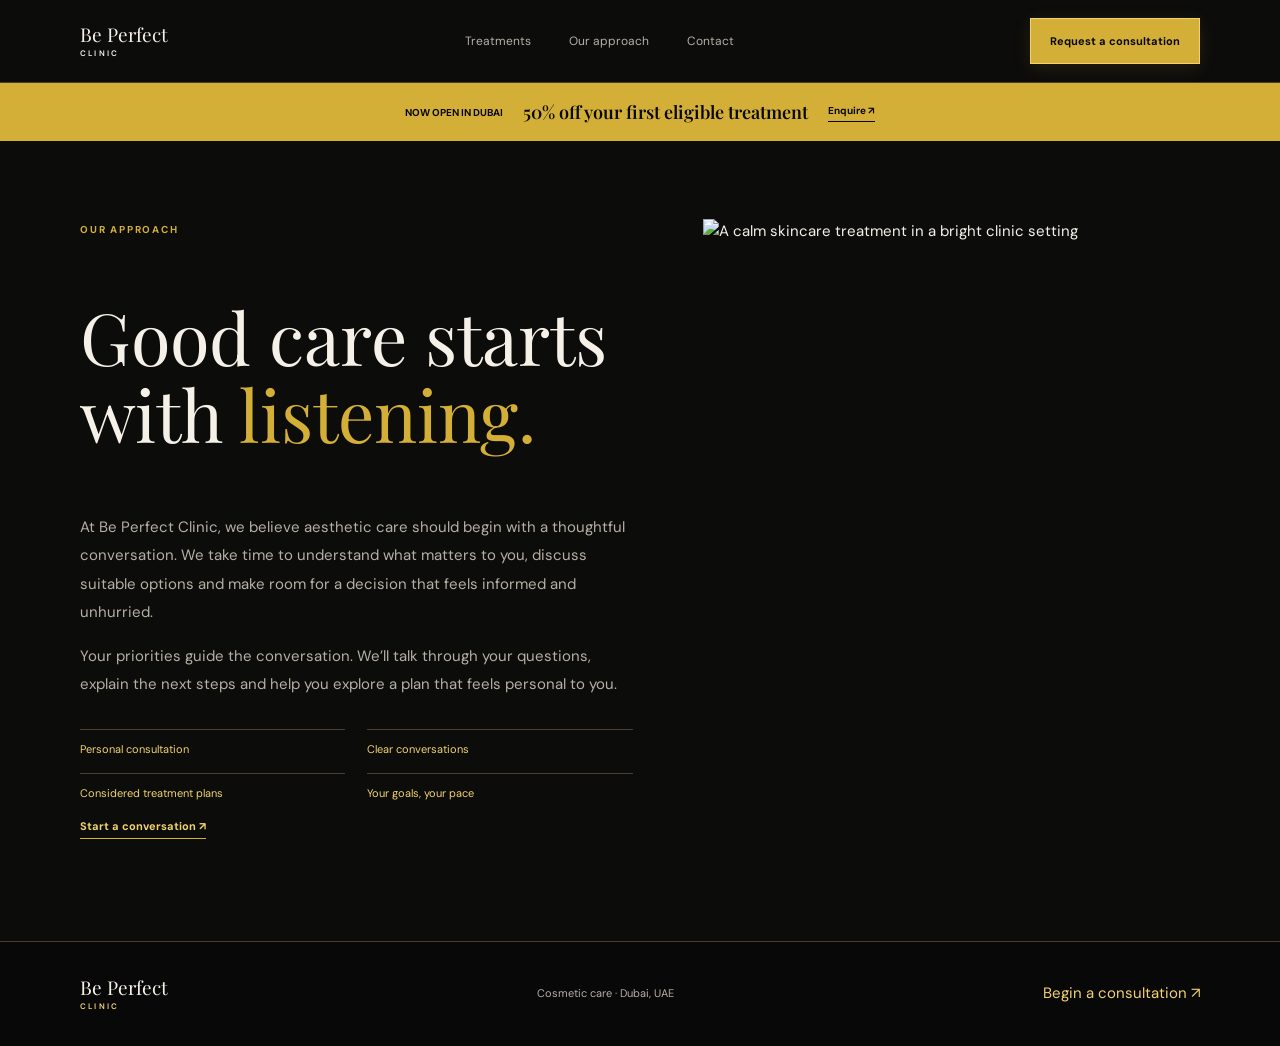
==== about.html @ 6e98d2aa "Remove graphic logo from site branding Co-authored-by: Copilot <223556219+Copilot@users.noreply.gith" ====
<!doctype html>
<html lang="en">
<head>
  <meta charset="utf-8">
  <meta name="viewport" content="width=device-width, initial-scale=1">
  <meta name="theme-color" content="#0c0c0b">
  <meta name="description" content="Learn about the considered, personal approach at Be Perfect Clinic in Dubai.">
  <title>Our Approach — Be Perfect Clinic Dubai</title>
  <link rel="preconnect" href="https://fonts.googleapis.com">
  <link rel="preconnect" href="https://fonts.gstatic.com" crossorigin>
  <link href="https://fonts.googleapis.com/css2?family=DM+Sans:wght@400;500;600;700&family=Playfair+Display:wght@400;500;600&display=swap" rel="stylesheet">
  <link rel="stylesheet" href="pages.css">
</head>
<body>
  <header class="site-header">
    <div class="wrap nav">
      <a class="brand" href="index.html" aria-label="Be Perfect Clinic home"><span class="brand-name">Be Perfect<small>CLINIC</small></span></a>
      <nav class="nav-links" id="site-navigation" aria-label="Main navigation"><a href="treatments.html">Treatments</a><a href="about.html" aria-current="page">Our approach</a><a href="contact.html">Contact</a></nav>
      <a class="nav-cta" href="contact.html">Request a consultation</a>
      <button class="menu-toggle" type="button" aria-label="Open menu" aria-expanded="false" aria-controls="site-navigation"><svg width="19" height="19" viewBox="0 0 19 19" fill="none" aria-hidden="true"><path d="M3 5.5h13M3 9.5h13M3 13.5h13" stroke="currentColor" stroke-width="1.4"/></svg></button>
    </div>
  </header>
  <aside class="opening-offer" aria-label="New clinic opening offer"><span>NOW OPEN IN DUBAI</span><strong>50% off your first eligible treatment</strong><a href="contact.html">Enquire ↗</a></aside>
  <main class="wrap page-main about-layout">
    <section class="about-copy">
      <p class="eyebrow">Our approach</p>
      <h1 class="serif" style="font-size:clamp(44px, 6vw, 72px);line-height:1.08;font-weight:400">Good care starts with <span style="color:var(--gold)">listening.</span></h1>
      <p>At Be Perfect Clinic, we believe aesthetic care should begin with a thoughtful conversation. We take time to understand what matters to you, discuss suitable options and make room for a decision that feels informed and unhurried.</p>
      <p>Your priorities guide the conversation. We’ll talk through your questions, explain the next steps and help you explore a plan that feels personal to you.</p>
      <div class="about-values"><span>Personal consultation</span><span>Clear conversations</span><span>Considered treatment plans</span><span>Your goals, your pace</span></div>
      <a class="text-link" href="contact.html">Start a conversation ↗</a>
    </section>
    <img class="about-image" src="https://images.unsplash.com/photo-1570172619644-dfd03ed5d881?auto=format&fit=crop&w=1200&q=85" alt="A calm skincare treatment in a bright clinic setting" fetchpriority="high">
  </main>
  <footer class="site-footer"><div class="wrap footer-inner"><a class="brand" href="index.html" aria-label="Be Perfect Clinic home"><span class="brand-name">Be Perfect<small>CLINIC</small></span></a><span class="footer-meta">Cosmetic care · Dubai, UAE</span><a class="footer-link" href="contact.html">Begin a consultation ↗</a></div></footer>
  <script src="pages.js"></script>
</body>
</html>
---- pages.css ----
:root {
  color-scheme: light;
  --paper: #0c0c0b;
  --black: #080808;
  --ink: #f5f1e8;
  --gold: #d4af37;
  --accent: #f2d36f;
  --muted: #b6b0a4;
  --line: #4a402b;
  --serif: 'Playfair Display', Georgia, serif;
  --sans: 'DM Sans', sans-serif;
}

* { box-sizing: border-box; }
html { scroll-behavior: smooth; }
body { margin: 0; background: var(--paper); color: var(--ink); font: 15px/1.7 var(--sans); }
a { color: inherit; text-decoration: none; }
button, input, select { font: inherit; }
.wrap { width: min(1120px, calc(100% - 64px)); margin-inline: auto; }
.serif { font-family: var(--serif); font-weight: 400; }
.eyebrow { margin: 0 0 16px; color: var(--gold); font-size: 10px; font-weight: 700; letter-spacing: 1.8px; text-transform: uppercase; }
.site-header { position: relative; z-index: 3; border-bottom: 1px solid var(--line); }
.nav { min-height: 82px; display: flex; align-items: center; justify-content: space-between; gap: 24px; }
.brand { display: inline-flex; align-items: center; flex-shrink: 0; }
.brand-name { font: 19px/1 var(--serif); }
.brand-name small { display: block; margin-top: 5px; font: 600 8px/1 var(--sans); letter-spacing: 2.2px; }
.nav-links { display: flex; align-items: center; gap: clamp(18px, 3vw, 38px); color: var(--muted); font-size: 12px; }
.nav-links a:hover, .footer-link:hover { color: var(--accent); }
.nav-cta, .button-primary { min-height: 46px; padding: 0 19px; display: inline-flex; align-items: center; justify-content: center; border: 1px solid var(--accent); background: var(--gold); color: var(--black); font-size: 11px; font-weight: 700; box-shadow: 0 4px 18px rgba(212, 175, 55, .12); }
.menu-toggle { display: none; width: 42px; height: 42px; place-items: center; border: 1px solid var(--line); background: transparent; color: var(--ink); }
.opening-offer { min-height: 58px; padding: 9px 24px; display: flex; align-items: center; justify-content: center; gap: 20px; background: var(--gold); color: var(--black); text-align: center; font-size: 10px; font-weight: 700; }
.opening-offer strong { font: 600 18px var(--serif); }
.opening-offer a { padding-bottom: 2px; border-bottom: 1px solid currentColor; }
.page-main { min-height: 65vh; padding: 78px 0 100px; }
.page-heading { max-width: 760px; margin-bottom: 52px; }
.page-heading h1 { margin: 0; font: 400 clamp(44px, 6vw, 72px)/1.08 var(--serif); }
.page-heading h1 em { color: var(--gold); font-weight: 400; }
.page-lead { max-width: 650px; margin: 22px 0 0; color: var(--muted); font-size: 15px; line-height: 1.85; }
.service-list { border-top: 1px solid var(--line); }
.service-item { display: grid; grid-template-columns: 72px 1fr 1.1fr; gap: 28px; align-items: start; padding: 28px 0; border-bottom: 1px solid var(--line); }
.service-number { color: var(--gold); font: 18px var(--serif); }
.service-item h2 { margin: -5px 0 8px; font: 400 28px var(--serif); }
.service-item p { max-width: 420px; margin: 0; color: var(--muted); font-size: 13px; }
.text-link { display: inline-block; margin-top: 15px; padding-bottom: 2px; border-bottom: 1px solid var(--gold); color: var(--accent); font-size: 11px; font-weight: 700; }
.offer-note { margin-top: 60px; padding: 26px 0; border-top: 1px solid var(--gold); border-bottom: 1px solid var(--gold); display: flex; align-items: center; justify-content: space-between; gap: 24px; }
.offer-note h2 { margin: 0; font: 400 28px var(--serif); }
.offer-note strong { color: var(--accent); }
.about-layout { display: grid; grid-template-columns: 1fr .9fr; gap: 70px; align-items: center; }
.about-copy p:not(.eyebrow) { max-width: 570px; color: var(--muted); line-height: 1.9; }
.about-image { width: 100%; aspect-ratio: 4 / 5; object-fit: cover; }
.about-values { margin-top: 30px; display: grid; grid-template-columns: 1fr 1fr; gap: 14px 22px; }
.about-values span { padding-top: 10px; border-top: 1px solid var(--line); color: var(--accent); font-size: 11px; }
.contact-layout { display: grid; grid-template-columns: .8fr 1.2fr; gap: 80px; }
.contact-copy h2 { margin: 0 0 18px; font: 400 clamp(32px, 4vw, 48px)/1.15 var(--serif); }
.contact-copy > p:not(.eyebrow) { color: var(--muted); }
.location-note { margin-top: 34px; padding-top: 18px; border-top: 1px solid var(--line); }
.location-note span { display: block; color: var(--gold); font-size: 9px; font-weight: 700; letter-spacing: 1.5px; text-transform: uppercase; }
.location-note strong { display: block; margin-top: 7px; font: 21px var(--serif); }
.contact-form { display: grid; grid-template-columns: 1fr 1fr; gap: 18px 14px; }
.field { display: flex; flex-direction: column; gap: 7px; }
.field-full, .form-note, .form-status { grid-column: 1 / -1; }
.field label { color: var(--accent); font-size: 11px; font-weight: 600; }
.field input, .field select { min-height: 48px; padding: 0 13px; border: 1px solid #d5d0c4; border-radius: 0; outline: none; background: #fff; color: #171613; font-size: 13px; }
.field input:focus, .field select:focus { border-color: var(--gold); box-shadow: 0 0 0 2px rgba(212, 175, 55, .2); }
.form-note, .form-status { margin: 0; color: var(--muted); font-size: 10px; }
.form-status { min-height: 20px; color: var(--accent); font-size: 12px; }
.site-footer { background: var(--black); border-top: 1px solid var(--line); }
.footer-inner { min-height: 104px; display: flex; align-items: center; justify-content: space-between; gap: 22px; }
.footer-inner .brand-name small, .footer-link { color: var(--accent); }
.footer-meta { color: var(--muted); font-size: 11px; }

@media (max-width: 720px) {
  .wrap { width: calc(100% - 40px); }
  .nav { min-height: 70px; }
  .menu-toggle { display: grid; }
  .nav-cta { display: none; }
  .nav-links { position: absolute; top: 69px; left: 0; right: 0; display: none; padding: 12px 20px 20px; flex-direction: column; align-items: stretch; gap: 0; border-bottom: 1px solid var(--line); background: var(--paper); }
  .nav-links.is-open { display: flex; }
  .nav-links a { padding: 12px 0; }
  .opening-offer { flex-wrap: wrap; gap: 3px 12px; padding-block: 9px; }
  .opening-offer strong { font-size: 16px; }
  .page-main { padding: 55px 0 70px; }
  .page-heading { margin-bottom: 38px; }
  .service-item { grid-template-columns: 42px 1fr; gap: 10px 18px; }
  .service-item p { grid-column: 2; }
  .about-layout, .contact-layout { grid-template-columns: 1fr; gap: 34px; }
  .about-image { max-height: 440px; aspect-ratio: 5 / 4; }
  .offer-note { align-items: flex-start; flex-direction: column; }
  .footer-inner { min-height: 124px; flex-wrap: wrap; padding-block: 20px; }
  .footer-meta { order: 1; width: 100%; }
}
@media (max-width: 420px) {
  .contact-form { grid-template-columns: 1fr; }
  .field-full, .form-note, .form-status { grid-column: auto; }
}
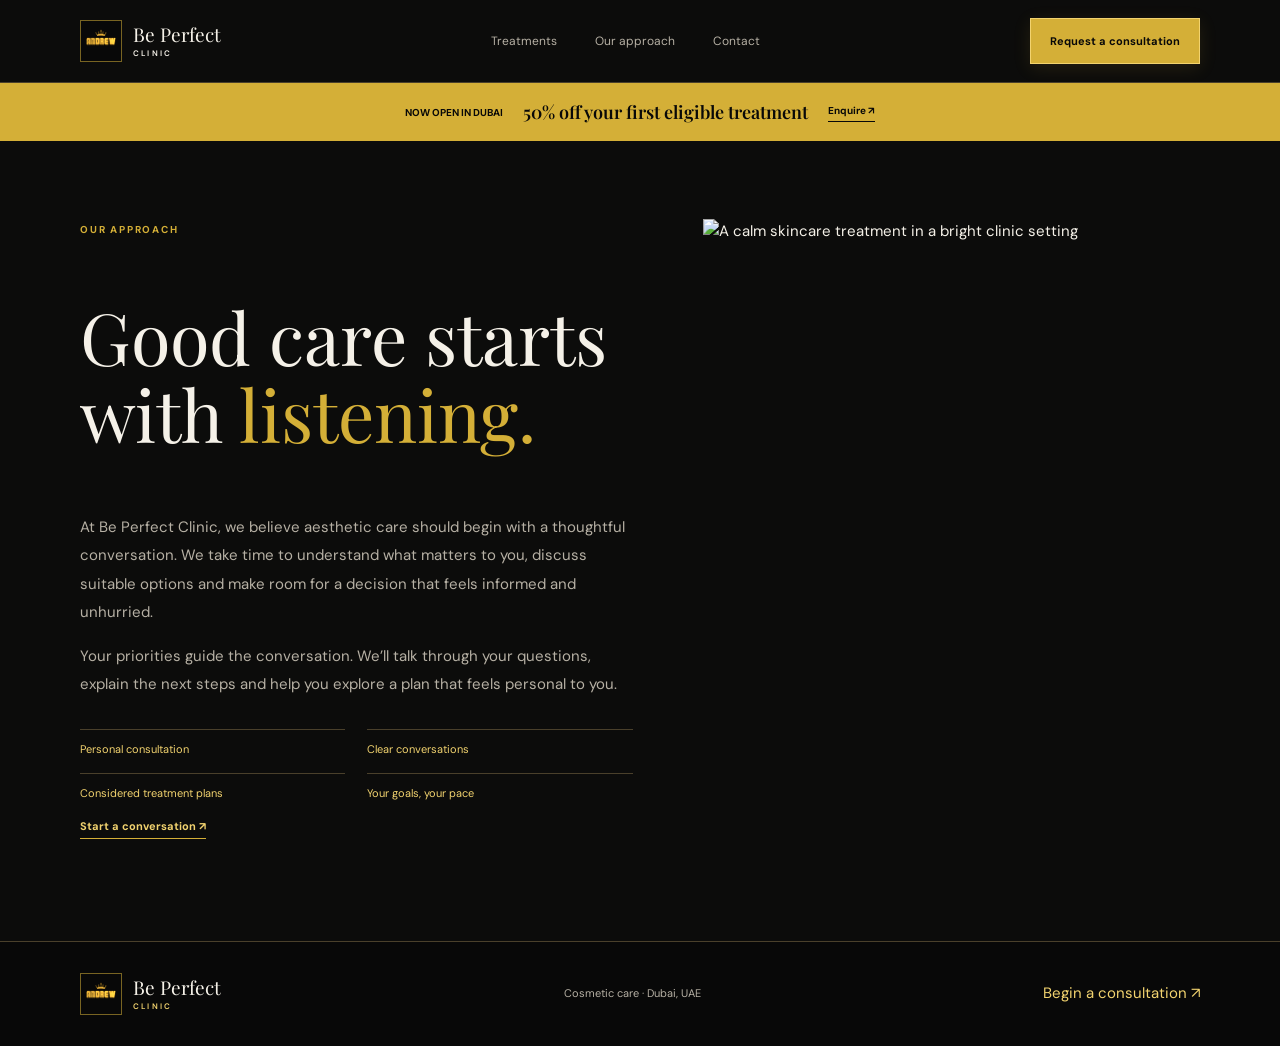
==== commit e6ea3beb: "Use provided image as site logo Co-authored-by: Copilot <223556219+Copilot@users.noreply.github.com>" ====
--- a/about.html
+++ b/about.html
@@ -14,7 +14,7 @@
 <body>
   <header class="site-header">
     <div class="wrap nav">
-      <a class="brand" href="index.html" aria-label="Be Perfect Clinic home"><span class="brand-name">Be Perfect<small>CLINIC</small></span></a>
+      <a class="brand" href="index.html" aria-label="Be Perfect Clinic home"><span class="brand-mark" aria-hidden="true"><img src="pp,504x498-pad,600x600,f8f8f8.jpg" alt=""></span><span class="brand-name">Be Perfect<small>CLINIC</small></span></a>
       <nav class="nav-links" id="site-navigation" aria-label="Main navigation"><a href="treatments.html">Treatments</a><a href="about.html" aria-current="page">Our approach</a><a href="contact.html">Contact</a></nav>
       <a class="nav-cta" href="contact.html">Request a consultation</a>
       <button class="menu-toggle" type="button" aria-label="Open menu" aria-expanded="false" aria-controls="site-navigation"><svg width="19" height="19" viewBox="0 0 19 19" fill="none" aria-hidden="true"><path d="M3 5.5h13M3 9.5h13M3 13.5h13" stroke="currentColor" stroke-width="1.4"/></svg></button>
@@ -32,7 +32,7 @@
     </section>
     <img class="about-image" src="https://images.unsplash.com/photo-1570172619644-dfd03ed5d881?auto=format&fit=crop&w=1200&q=85" alt="A calm skincare treatment in a bright clinic setting" fetchpriority="high">
   </main>
-  <footer class="site-footer"><div class="wrap footer-inner"><a class="brand" href="index.html" aria-label="Be Perfect Clinic home"><span class="brand-name">Be Perfect<small>CLINIC</small></span></a><span class="footer-meta">Cosmetic care · Dubai, UAE</span><a class="footer-link" href="contact.html">Begin a consultation ↗</a></div></footer>
+  <footer class="site-footer"><div class="wrap footer-inner"><a class="brand" href="index.html" aria-label="Be Perfect Clinic home"><span class="brand-mark" aria-hidden="true"><img src="pp,504x498-pad,600x600,f8f8f8.jpg" alt=""></span><span class="brand-name">Be Perfect<small>CLINIC</small></span></a><span class="footer-meta">Cosmetic care · Dubai, UAE</span><a class="footer-link" href="contact.html">Begin a consultation ↗</a></div></footer>
   <script src="pages.js"></script>
 </body>
 </html>
--- a/pages.css
+++ b/pages.css
@@ -21,7 +21,9 @@
 .eyebrow { margin: 0 0 16px; color: var(--gold); font-size: 10px; font-weight: 700; letter-spacing: 1.8px; text-transform: uppercase; }
 .site-header { position: relative; z-index: 3; border-bottom: 1px solid var(--line); }
 .nav { min-height: 82px; display: flex; align-items: center; justify-content: space-between; gap: 24px; }
-.brand { display: inline-flex; align-items: center; flex-shrink: 0; }
+.brand { display: inline-flex; align-items: center; gap: 11px; flex-shrink: 0; }
+.brand-mark { width: 42px; height: 42px; display: grid; place-items: center; overflow: hidden; border: 1px solid rgba(212, 175, 55, .55); background: var(--black); }
+.brand-mark img { width: 100%; height: 100%; object-fit: contain; transform: scale(1.7); filter: sepia(1) saturate(3) hue-rotate(3deg) contrast(1.05); mix-blend-mode: screen; }
 .brand-name { font: 19px/1 var(--serif); }
 .brand-name small { display: block; margin-top: 5px; font: 600 8px/1 var(--sans); letter-spacing: 2.2px; }
 .nav-links { display: flex; align-items: center; gap: clamp(18px, 3vw, 38px); color: var(--muted); font-size: 12px; }
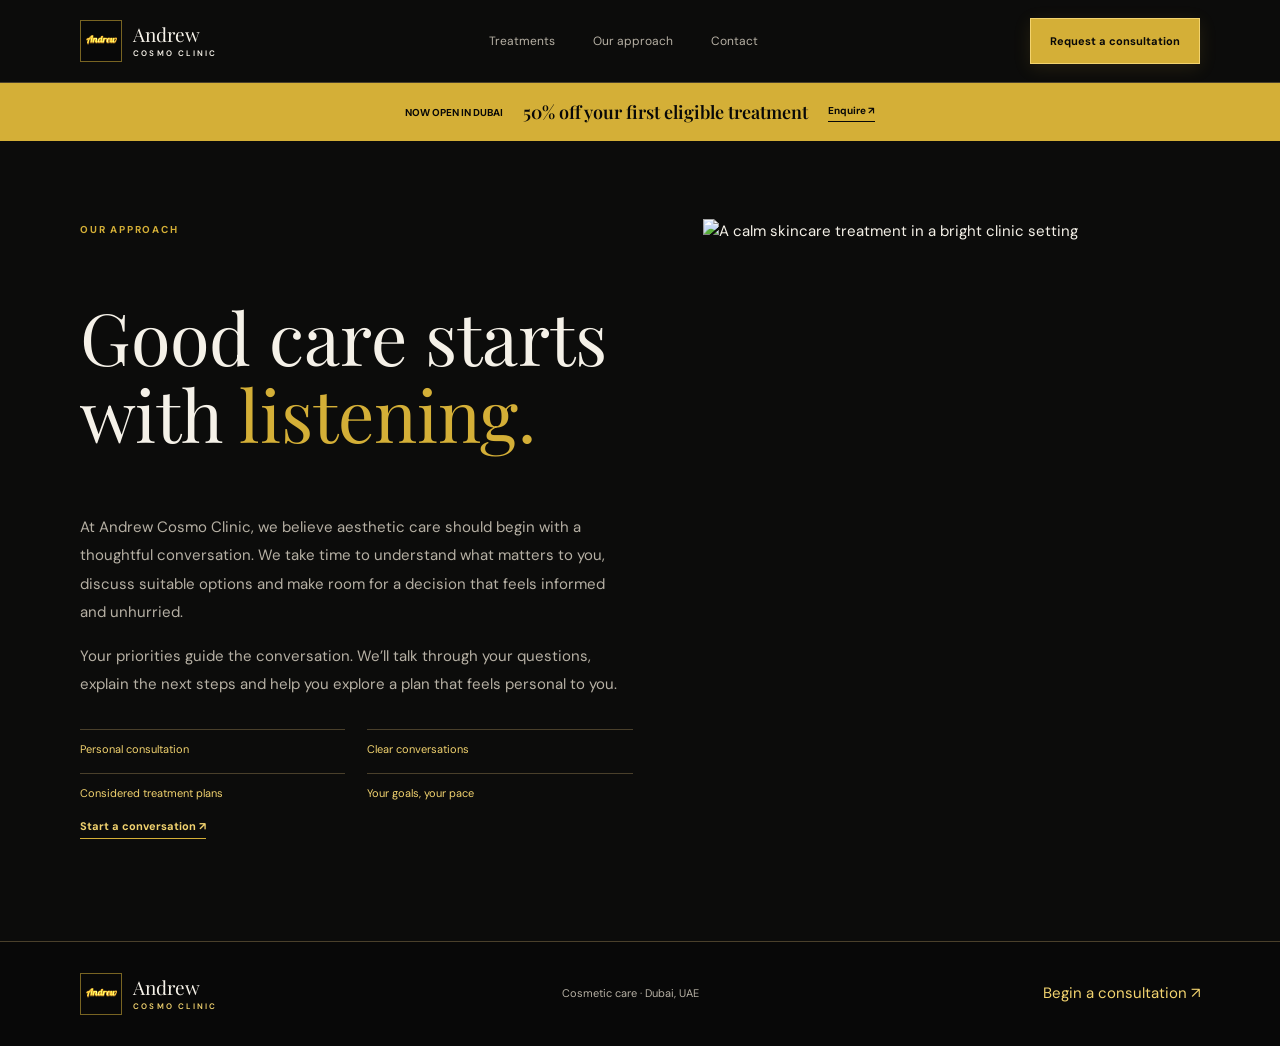
==== commit 68d97c30: "Rename clinic to Andrew Cosmo Clinic Co-authored-by: Copilot <223556219+Copilot@users.noreply.github" ====
--- a/about.html
+++ b/about.html
@@ -4,8 +4,8 @@
   <meta charset="utf-8">
   <meta name="viewport" content="width=device-width, initial-scale=1">
   <meta name="theme-color" content="#0c0c0b">
-  <meta name="description" content="Learn about the considered, personal approach at Be Perfect Clinic in Dubai.">
-  <title>Our Approach — Be Perfect Clinic Dubai</title>
+  <meta name="description" content="Learn about the considered, personal approach at Andrew Cosmo Clinic in Dubai.">
+  <title>Our Approach — Andrew Cosmo Clinic Dubai</title>
   <link rel="preconnect" href="https://fonts.googleapis.com">
   <link rel="preconnect" href="https://fonts.gstatic.com" crossorigin>
   <link href="https://fonts.googleapis.com/css2?family=DM+Sans:wght@400;500;600;700&family=Playfair+Display:wght@400;500;600&display=swap" rel="stylesheet">
@@ -14,7 +14,7 @@
 <body>
   <header class="site-header">
     <div class="wrap nav">
-      <a class="brand" href="index.html" aria-label="Be Perfect Clinic home"><span class="brand-mark" aria-hidden="true"><img src="pp,504x498-pad,600x600,f8f8f8.jpg" alt=""></span><span class="brand-name">Be Perfect<small>CLINIC</small></span></a>
+      <a class="brand" href="index.html" aria-label="Andrew Cosmo Clinic home"><span class="brand-mark" aria-hidden="true"><img src="pp,504x498-pad,600x600,f8f8f8.jpg" alt=""></span><span class="brand-name">Andrew<small>COSMO CLINIC</small></span></a>
       <nav class="nav-links" id="site-navigation" aria-label="Main navigation"><a href="treatments.html">Treatments</a><a href="about.html" aria-current="page">Our approach</a><a href="contact.html">Contact</a></nav>
       <a class="nav-cta" href="contact.html">Request a consultation</a>
       <button class="menu-toggle" type="button" aria-label="Open menu" aria-expanded="false" aria-controls="site-navigation"><svg width="19" height="19" viewBox="0 0 19 19" fill="none" aria-hidden="true"><path d="M3 5.5h13M3 9.5h13M3 13.5h13" stroke="currentColor" stroke-width="1.4"/></svg></button>
@@ -25,14 +25,14 @@
     <section class="about-copy">
       <p class="eyebrow">Our approach</p>
       <h1 class="serif" style="font-size:clamp(44px, 6vw, 72px);line-height:1.08;font-weight:400">Good care starts with <span style="color:var(--gold)">listening.</span></h1>
-      <p>At Be Perfect Clinic, we believe aesthetic care should begin with a thoughtful conversation. We take time to understand what matters to you, discuss suitable options and make room for a decision that feels informed and unhurried.</p>
+      <p>At Andrew Cosmo Clinic, we believe aesthetic care should begin with a thoughtful conversation. We take time to understand what matters to you, discuss suitable options and make room for a decision that feels informed and unhurried.</p>
       <p>Your priorities guide the conversation. We’ll talk through your questions, explain the next steps and help you explore a plan that feels personal to you.</p>
       <div class="about-values"><span>Personal consultation</span><span>Clear conversations</span><span>Considered treatment plans</span><span>Your goals, your pace</span></div>
       <a class="text-link" href="contact.html">Start a conversation ↗</a>
     </section>
     <img class="about-image" src="https://images.unsplash.com/photo-1570172619644-dfd03ed5d881?auto=format&fit=crop&w=1200&q=85" alt="A calm skincare treatment in a bright clinic setting" fetchpriority="high">
   </main>
-  <footer class="site-footer"><div class="wrap footer-inner"><a class="brand" href="index.html" aria-label="Be Perfect Clinic home"><span class="brand-mark" aria-hidden="true"><img src="pp,504x498-pad,600x600,f8f8f8.jpg" alt=""></span><span class="brand-name">Be Perfect<small>CLINIC</small></span></a><span class="footer-meta">Cosmetic care · Dubai, UAE</span><a class="footer-link" href="contact.html">Begin a consultation ↗</a></div></footer>
+  <footer class="site-footer"><div class="wrap footer-inner"><a class="brand" href="index.html" aria-label="Andrew Cosmo Clinic home"><span class="brand-mark" aria-hidden="true"><img src="pp,504x498-pad,600x600,f8f8f8.jpg" alt=""></span><span class="brand-name">Andrew<small>COSMO CLINIC</small></span></a><span class="footer-meta">Cosmetic care · Dubai, UAE</span><a class="footer-link" href="contact.html">Begin a consultation ↗</a></div></footer>
   <script src="pages.js"></script>
 </body>
 </html>
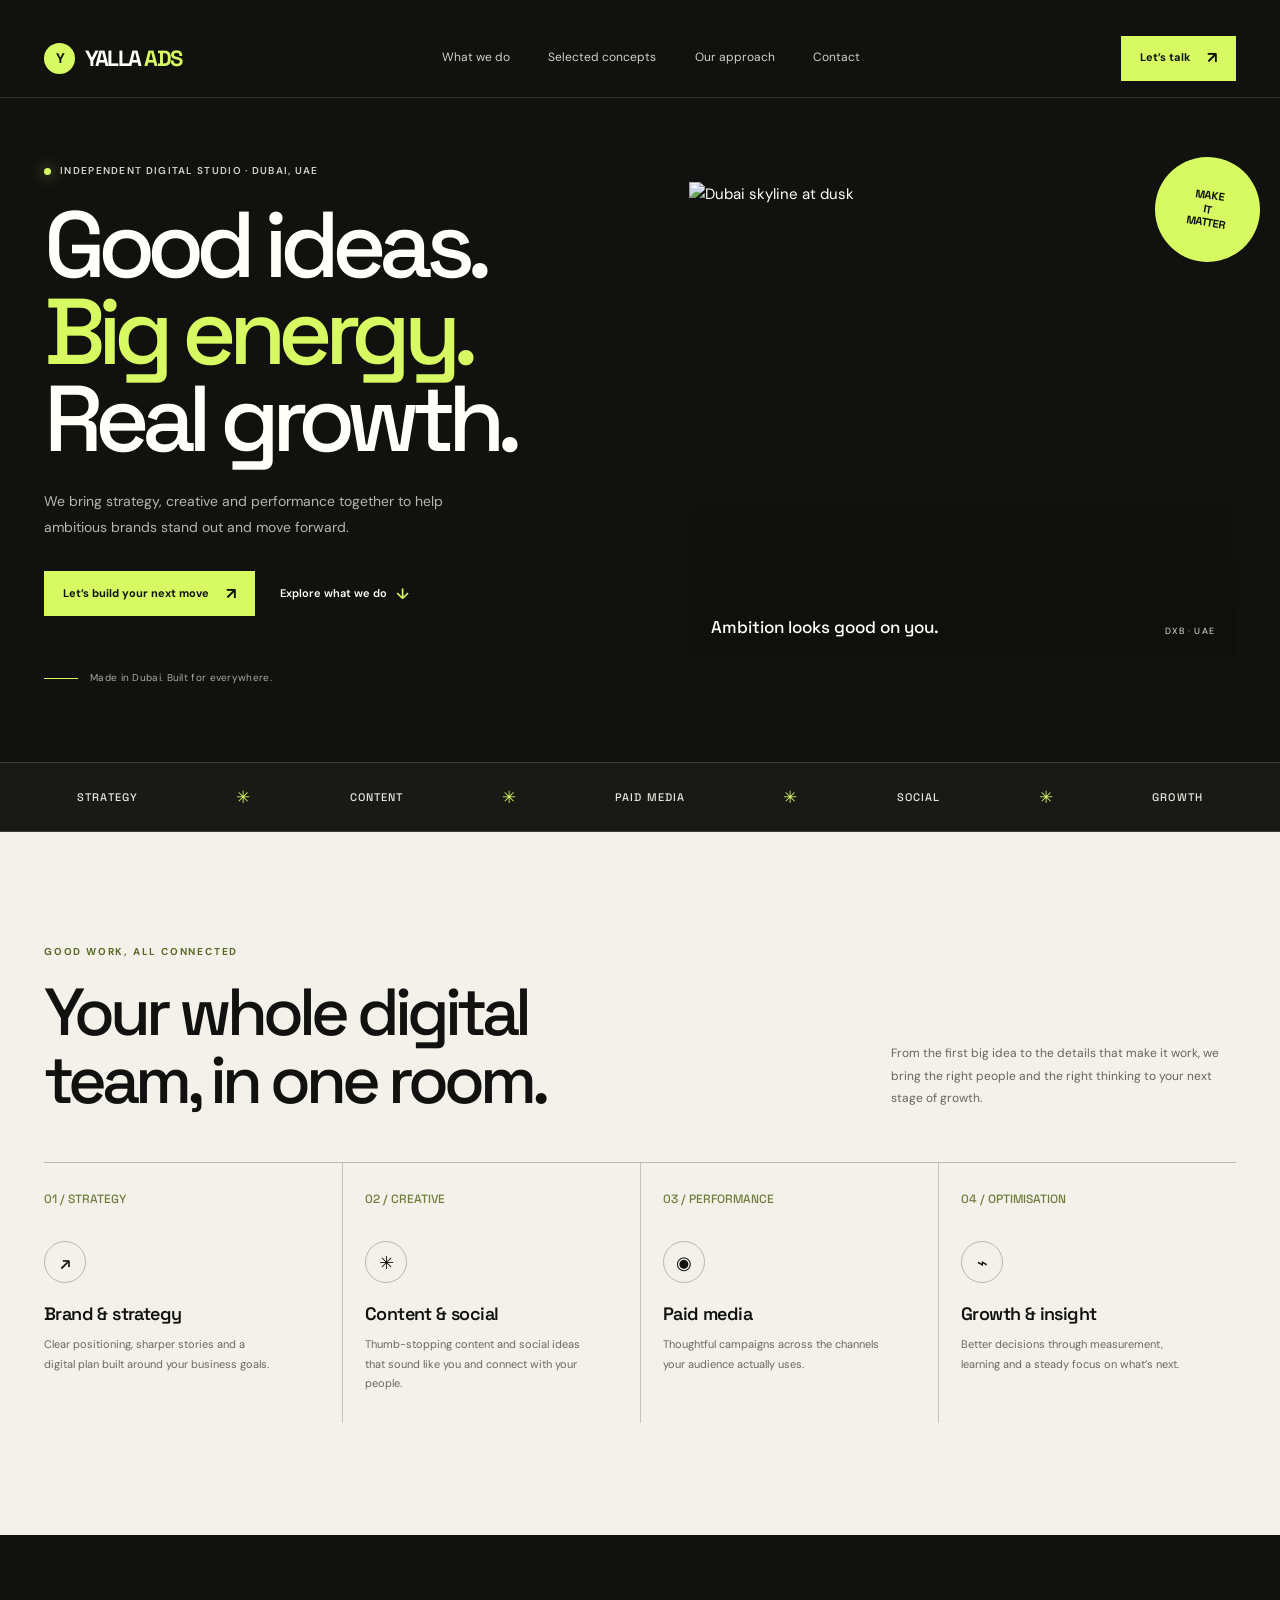
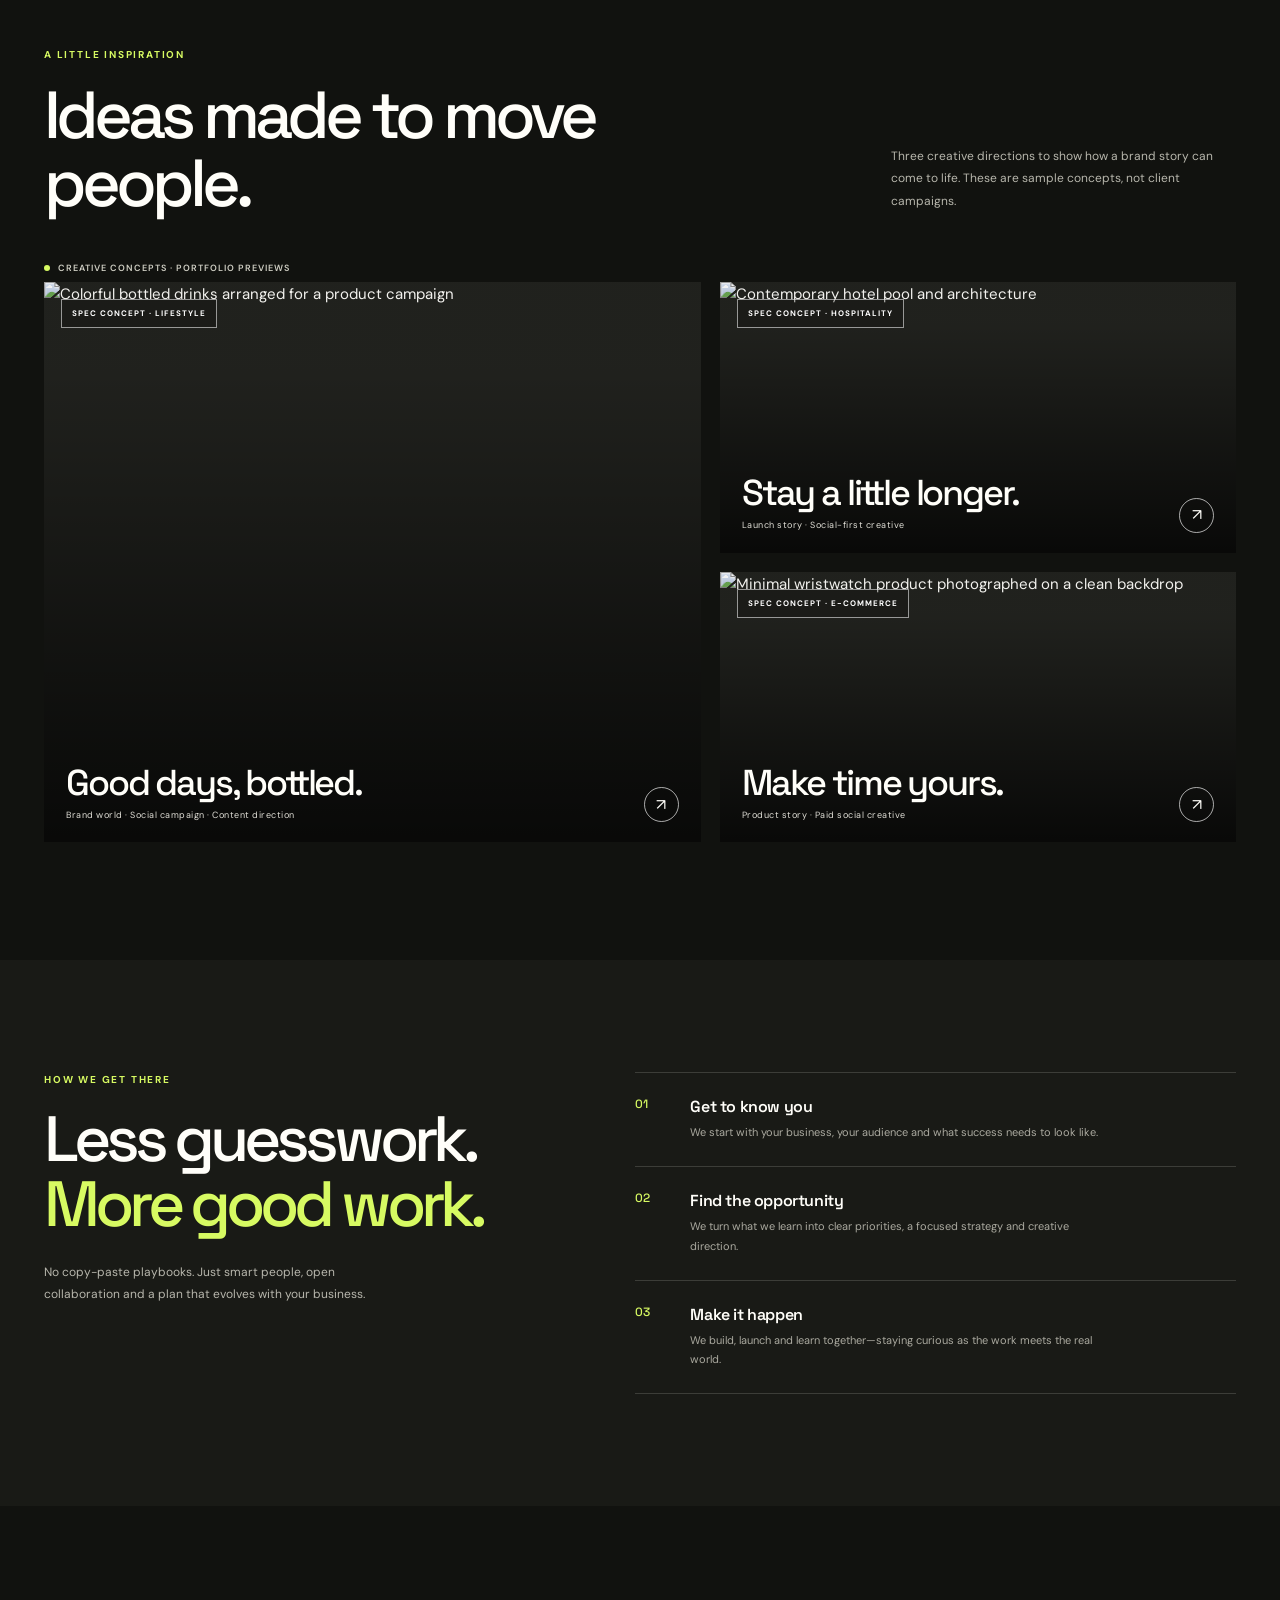
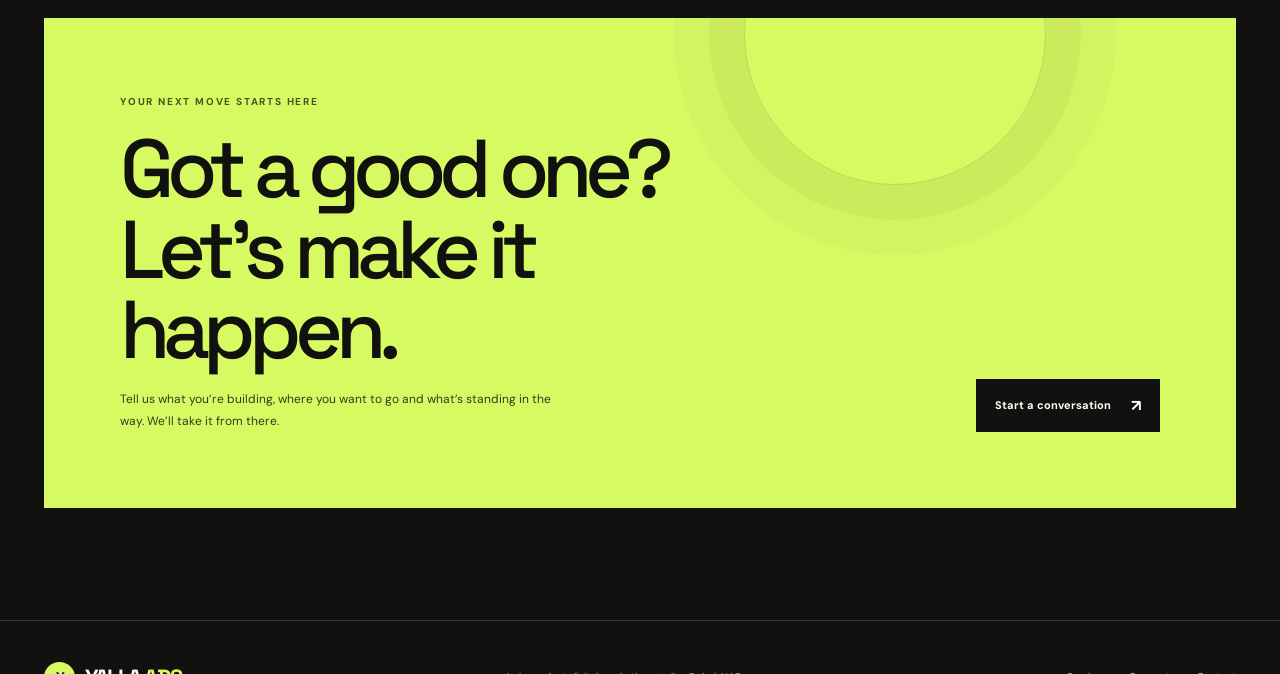
==== commit d12107ec: "Publish YALLA ADS agency website Co-authored-by: Copilot <223556219+Copilot@users.noreply.github.com" ====
--- a/about.html
+++ b/about.html
@@ -3,36 +3,10 @@
 <head>
   <meta charset="utf-8">
   <meta name="viewport" content="width=device-width, initial-scale=1">
-  <meta name="theme-color" content="#0c0c0b">
-  <meta name="description" content="Learn about the considered, personal approach at Andrew Cosmo Clinic in Dubai.">
-  <title>Our Approach — Andrew Cosmo Clinic Dubai</title>
-  <link rel="preconnect" href="https://fonts.googleapis.com">
-  <link rel="preconnect" href="https://fonts.gstatic.com" crossorigin>
-  <link href="https://fonts.googleapis.com/css2?family=DM+Sans:wght@400;500;600;700&family=Playfair+Display:wght@400;500;600&display=swap" rel="stylesheet">
-  <link rel="stylesheet" href="pages.css">
+  <meta http-equiv="refresh" content="0; url=YALLA%20ADS.html#approach">
+  <title>Our approach — YALLA ADS</title>
 </head>
 <body>
-  <header class="site-header">
-    <div class="wrap nav">
-      <a class="brand" href="index.html" aria-label="Andrew Cosmo Clinic home"><span class="brand-mark" aria-hidden="true"><img src="pp,504x498-pad,600x600,f8f8f8.jpg" alt=""></span><span class="brand-name">Andrew<small>COSMO CLINIC</small></span></a>
-      <nav class="nav-links" id="site-navigation" aria-label="Main navigation"><a href="treatments.html">Treatments</a><a href="about.html" aria-current="page">Our approach</a><a href="contact.html">Contact</a></nav>
-      <a class="nav-cta" href="contact.html">Request a consultation</a>
-      <button class="menu-toggle" type="button" aria-label="Open menu" aria-expanded="false" aria-controls="site-navigation"><svg width="19" height="19" viewBox="0 0 19 19" fill="none" aria-hidden="true"><path d="M3 5.5h13M3 9.5h13M3 13.5h13" stroke="currentColor" stroke-width="1.4"/></svg></button>
-    </div>
-  </header>
-  <aside class="opening-offer" aria-label="New clinic opening offer"><span>NOW OPEN IN DUBAI</span><strong>50% off your first eligible treatment</strong><a href="contact.html">Enquire ↗</a></aside>
-  <main class="wrap page-main about-layout">
-    <section class="about-copy">
-      <p class="eyebrow">Our approach</p>
-      <h1 class="serif" style="font-size:clamp(44px, 6vw, 72px);line-height:1.08;font-weight:400">Good care starts with <span style="color:var(--gold)">listening.</span></h1>
-      <p>At Andrew Cosmo Clinic, we believe aesthetic care should begin with a thoughtful conversation. We take time to understand what matters to you, discuss suitable options and make room for a decision that feels informed and unhurried.</p>
-      <p>Your priorities guide the conversation. We’ll talk through your questions, explain the next steps and help you explore a plan that feels personal to you.</p>
-      <div class="about-values"><span>Personal consultation</span><span>Clear conversations</span><span>Considered treatment plans</span><span>Your goals, your pace</span></div>
-      <a class="text-link" href="contact.html">Start a conversation ↗</a>
-    </section>
-    <img class="about-image" src="https://images.unsplash.com/photo-1570172619644-dfd03ed5d881?auto=format&fit=crop&w=1200&q=85" alt="A calm skincare treatment in a bright clinic setting" fetchpriority="high">
-  </main>
-  <footer class="site-footer"><div class="wrap footer-inner"><a class="brand" href="index.html" aria-label="Andrew Cosmo Clinic home"><span class="brand-mark" aria-hidden="true"><img src="pp,504x498-pad,600x600,f8f8f8.jpg" alt=""></span><span class="brand-name">Andrew<small>COSMO CLINIC</small></span></a><span class="footer-meta">Cosmetic care · Dubai, UAE</span><a class="footer-link" href="contact.html">Begin a consultation ↗</a></div></footer>
-  <script src="pages.js"></script>
+  <p><a href="YALLA%20ADS.html#approach">Explore the YALLA ADS approach</a></p>
 </body>
 </html>
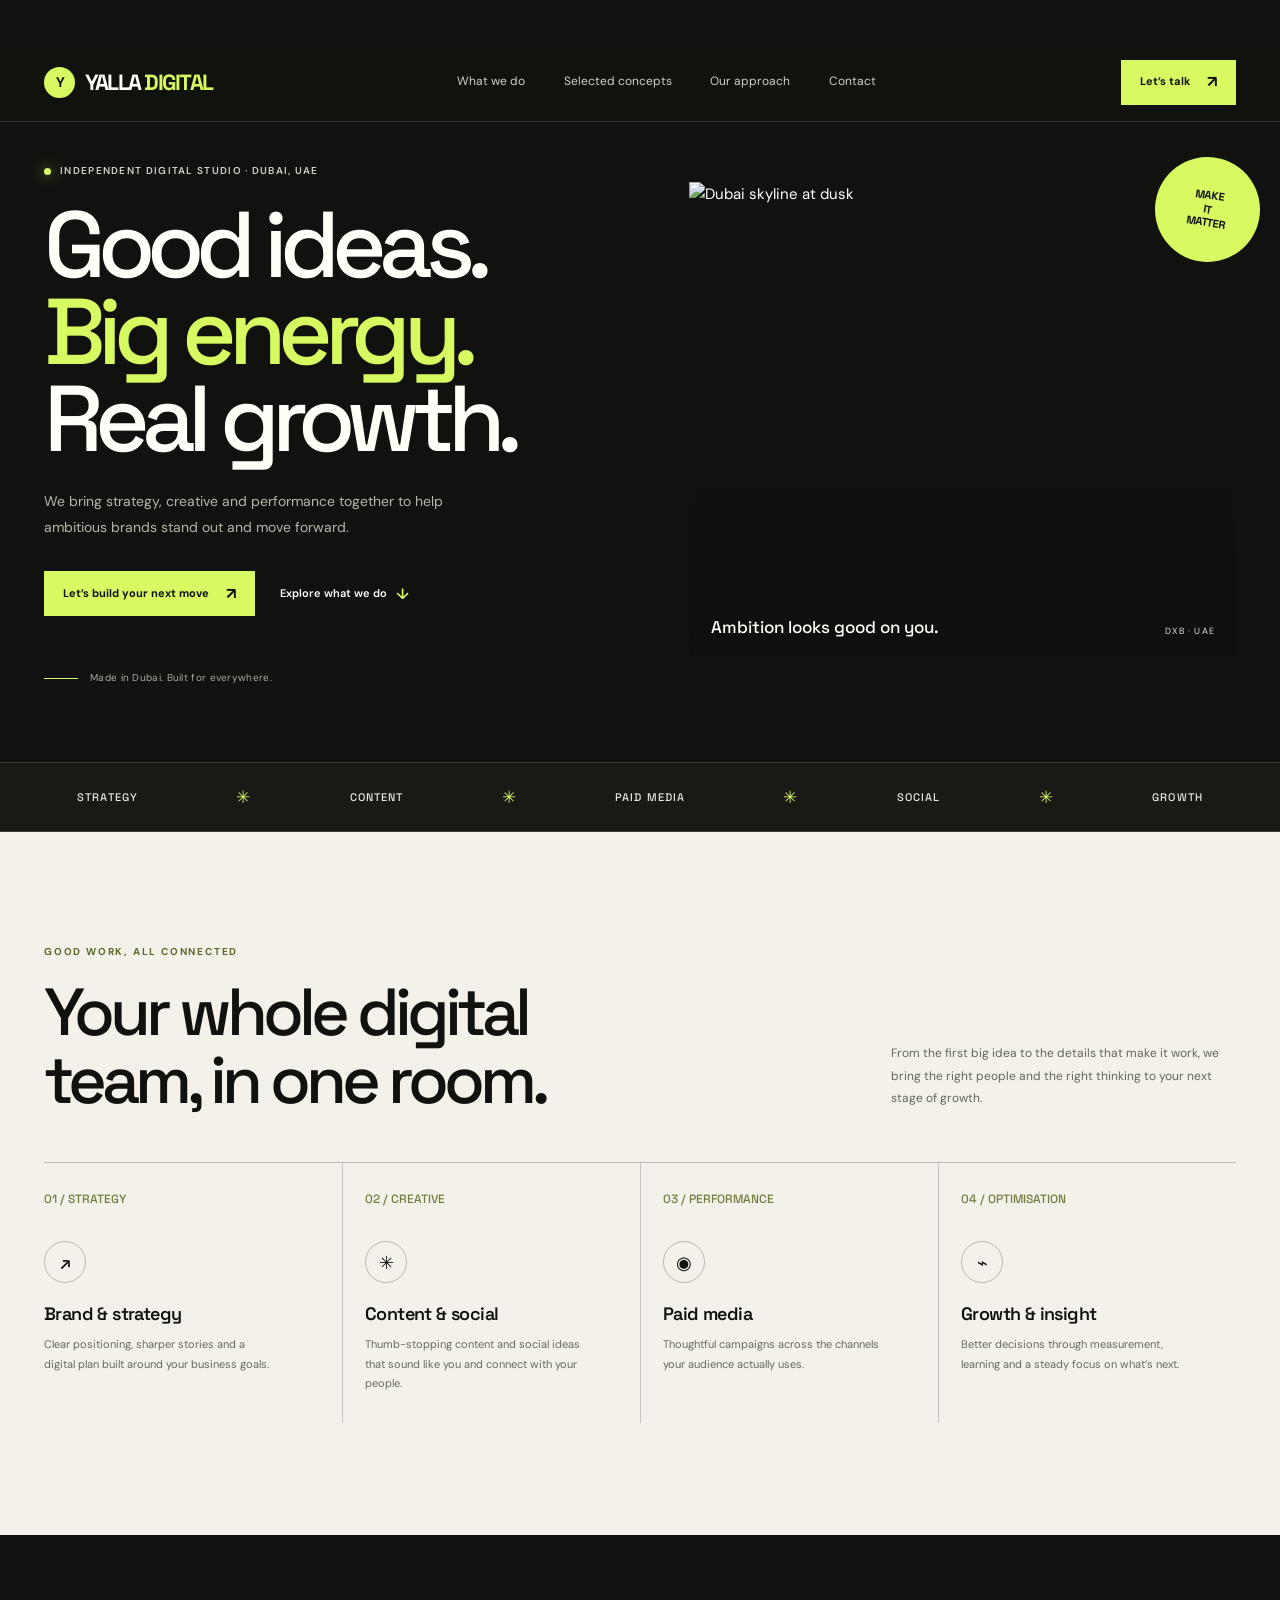
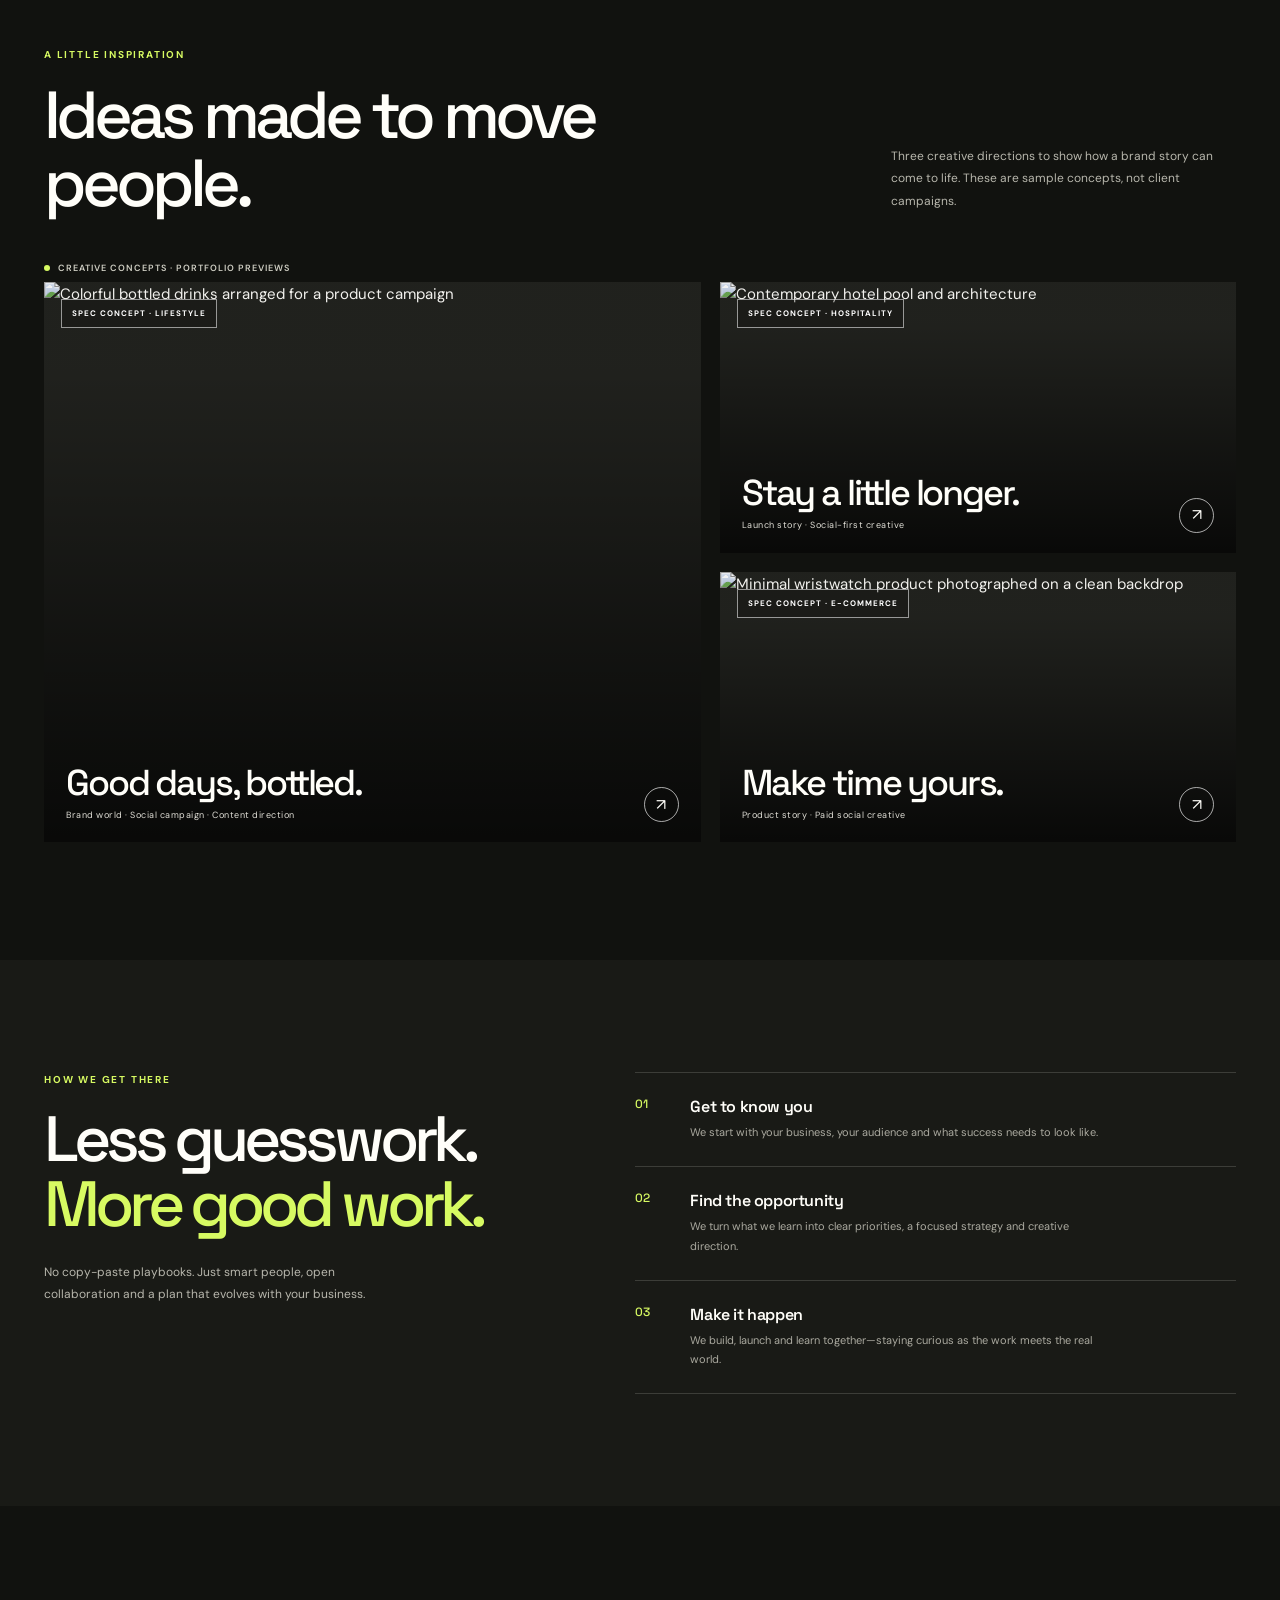
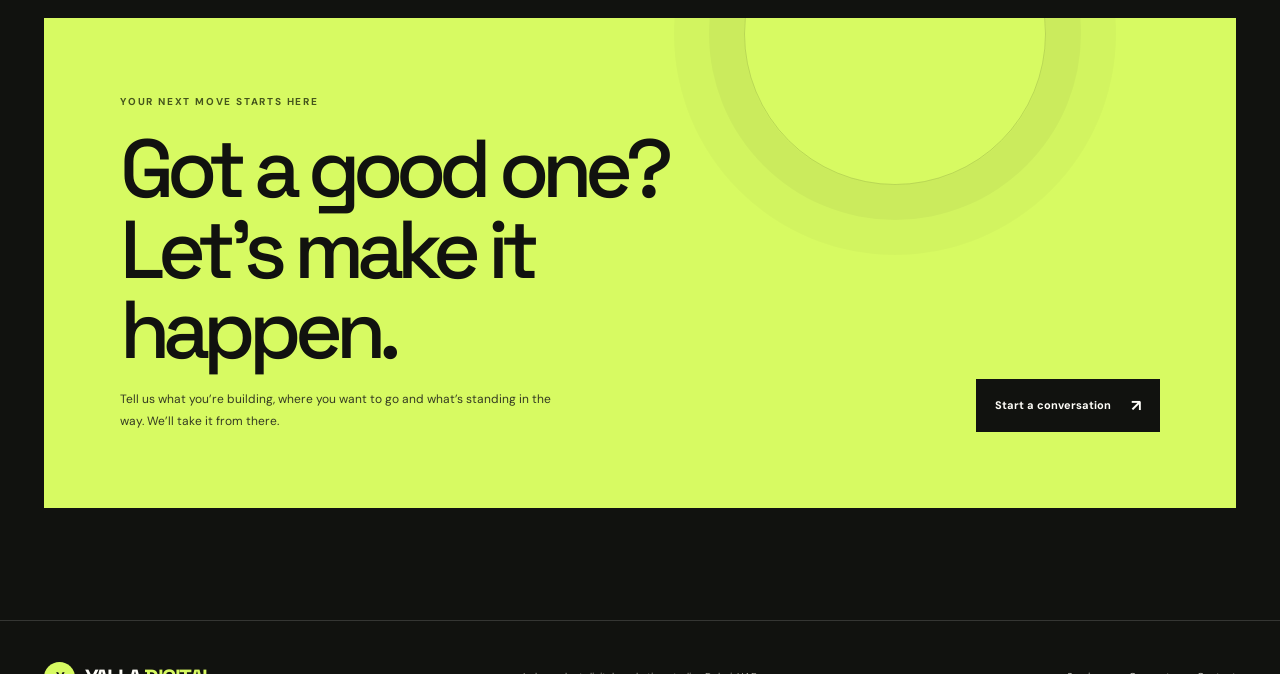
==== commit 3f9001ba: "Rename agency brand to Yalla Digital Co-authored-by: Copilot <223556219+Copilot@users.noreply.github" ====
--- a/about.html
+++ b/about.html
@@ -4,9 +4,9 @@
   <meta charset="utf-8">
   <meta name="viewport" content="width=device-width, initial-scale=1">
   <meta http-equiv="refresh" content="0; url=YALLA%20ADS.html#approach">
-  <title>Our approach — YALLA ADS</title>
+  <title>Our approach — Yalla Digital</title>
 </head>
 <body>
-  <p><a href="YALLA%20ADS.html#approach">Explore the YALLA ADS approach</a></p>
+  <p><a href="YALLA%20ADS.html#approach">Explore the Yalla Digital approach</a></p>
 </body>
 </html>
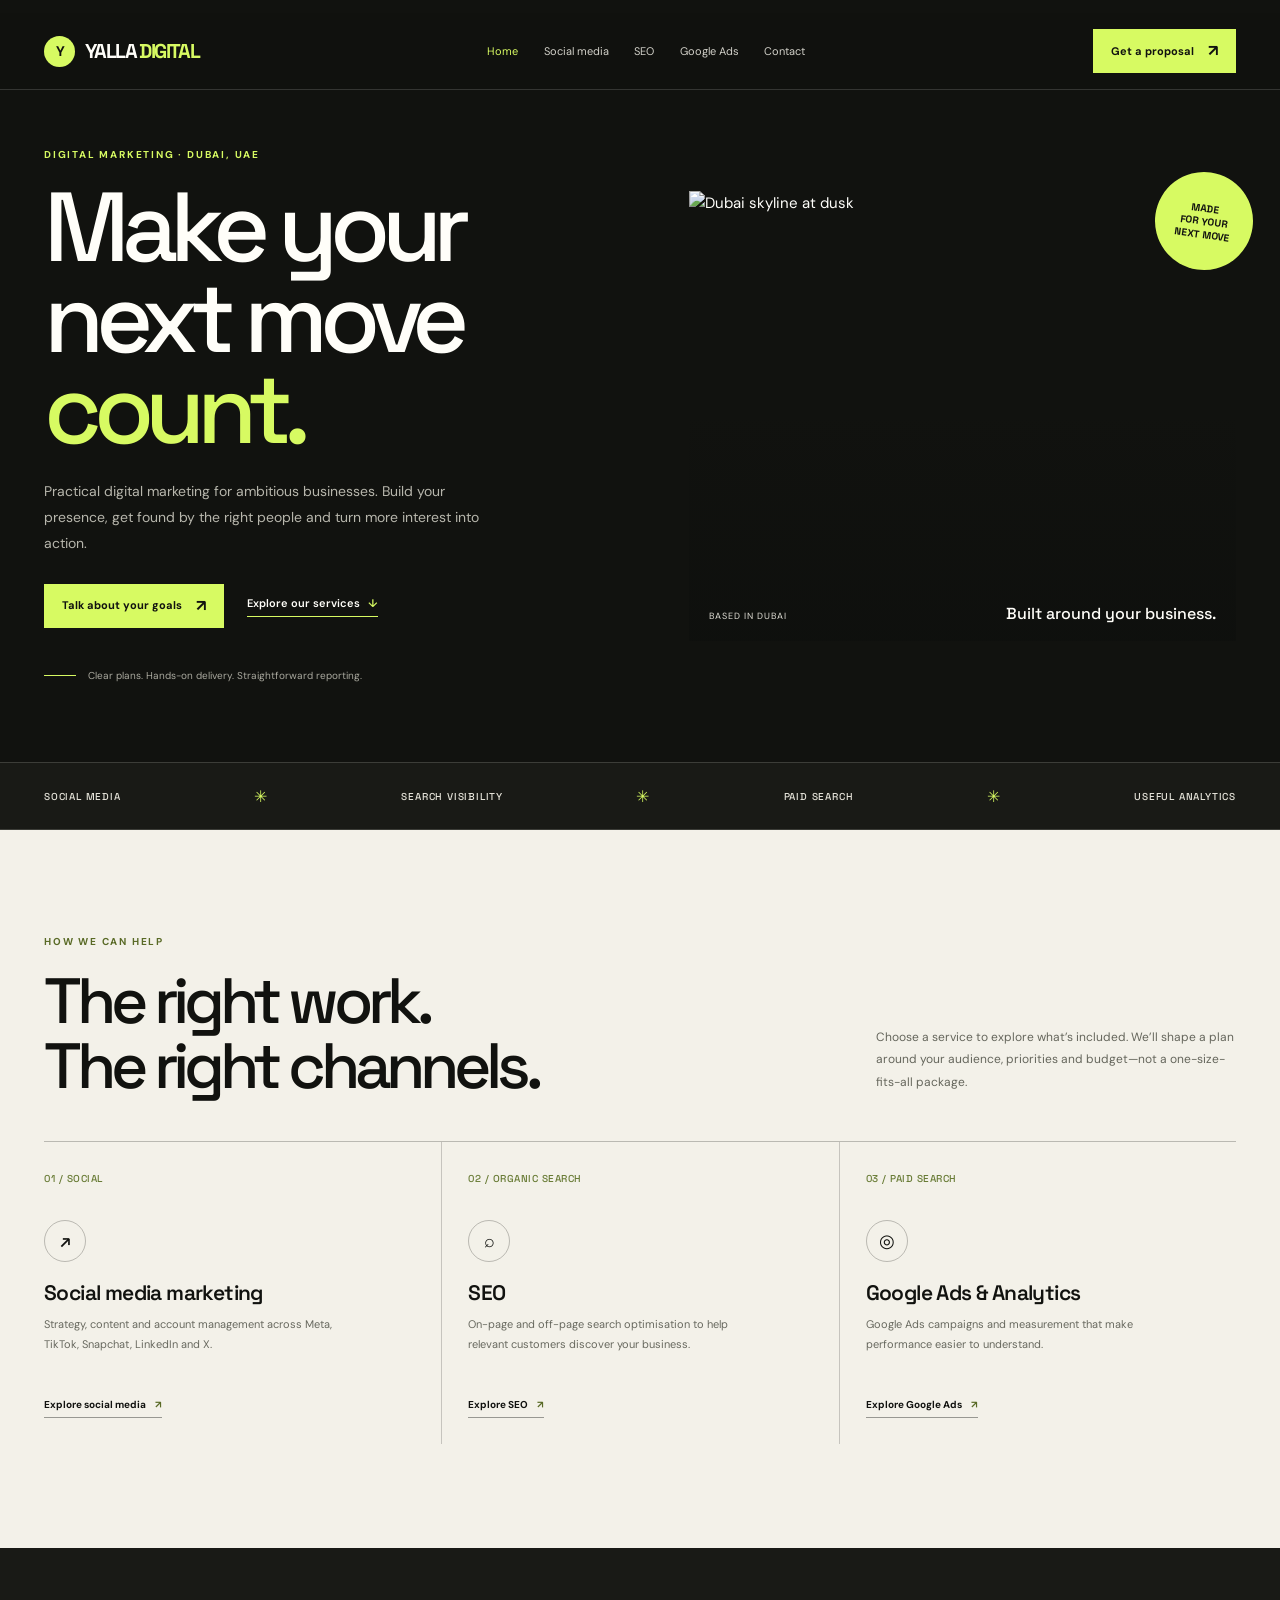
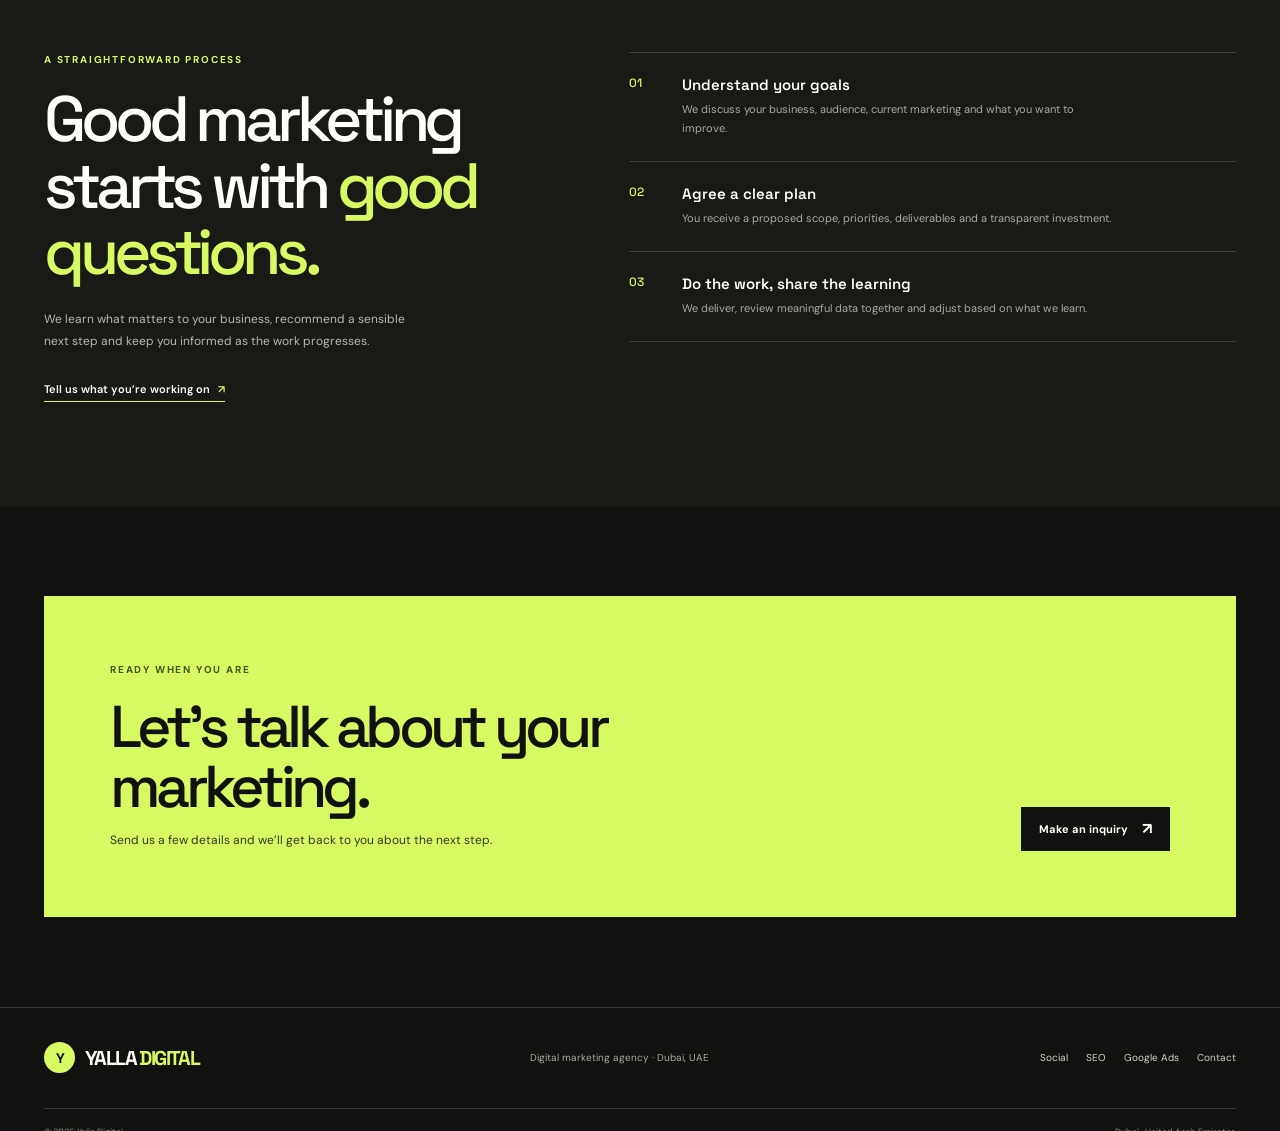
==== commit f7224ef7: "Expand Yalla Digital into service website Co-authored-by: Copilot <223556219+Copilot@users.noreply.g" ====
--- a/about.html
+++ b/about.html
@@ -3,10 +3,10 @@
 <head>
   <meta charset="utf-8">
   <meta name="viewport" content="width=device-width, initial-scale=1">
-  <meta http-equiv="refresh" content="0; url=YALLA%20ADS.html#approach">
-  <title>Our approach — Yalla Digital</title>
+  <meta http-equiv="refresh" content="0; url=index.html#approach">
+  <title>Our approach | Yalla Digital</title>
 </head>
 <body>
-  <p><a href="YALLA%20ADS.html#approach">Explore the Yalla Digital approach</a></p>
+  <p><a href="index.html#approach">Explore the Yalla Digital approach</a></p>
 </body>
 </html>
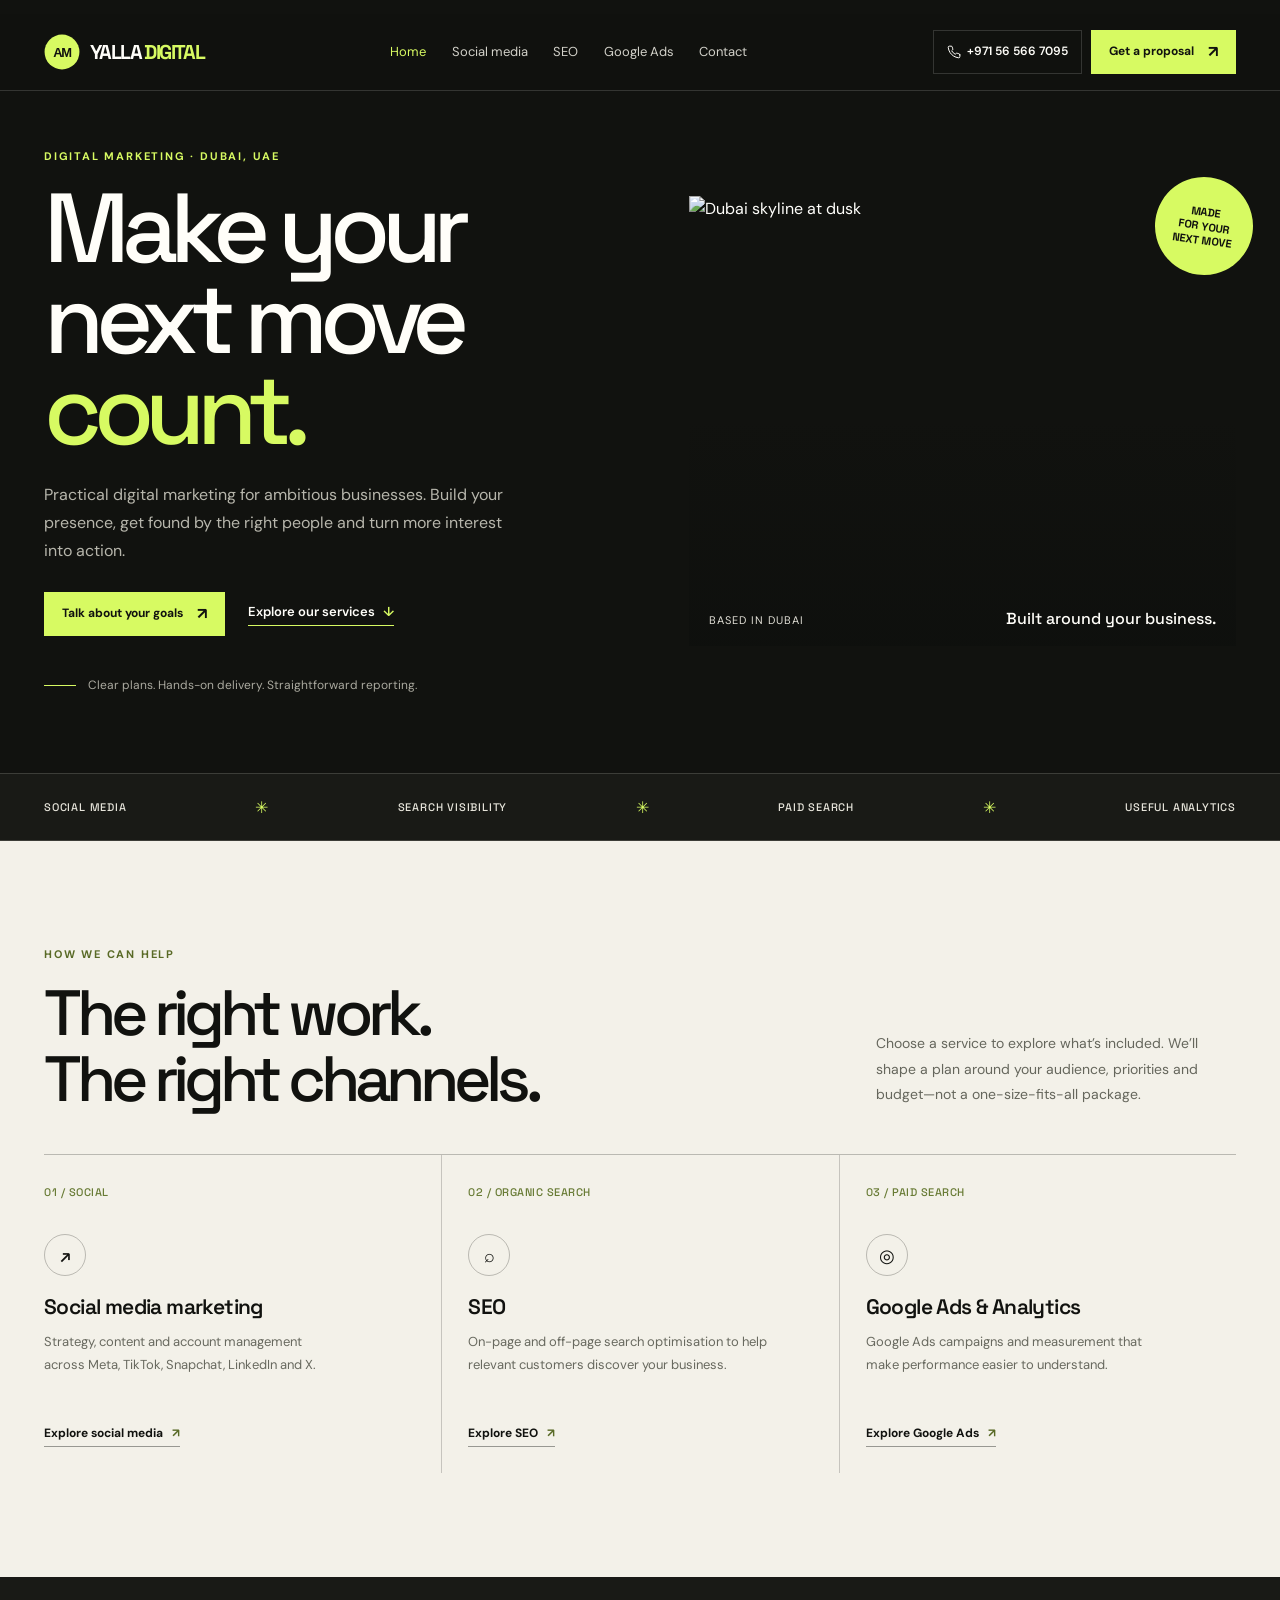
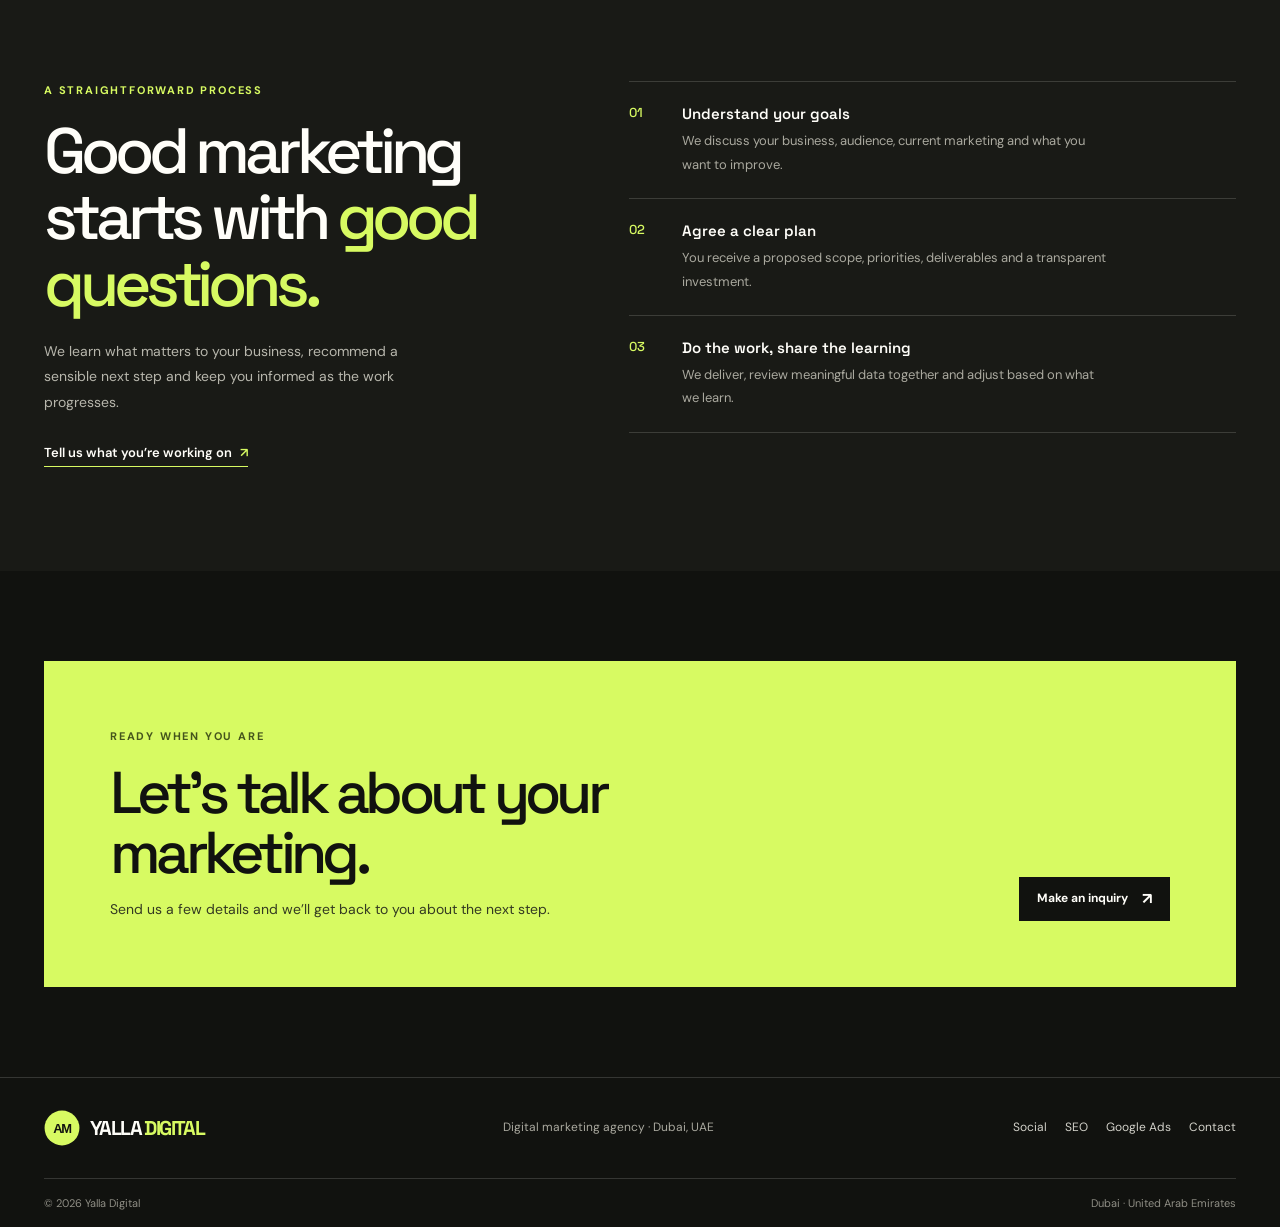
==== commit 09274bdb: "Create AM logo for website branding Co-authored-by: Copilot <223556219+Copilot@users.noreply.github." ====
--- a/about.html
+++ b/about.html
@@ -3,6 +3,7 @@
 <head>
   <meta charset="utf-8">
   <meta name="viewport" content="width=device-width, initial-scale=1">
+  <link rel="icon" type="image/svg+xml" href="am-logo.svg">
   <meta http-equiv="refresh" content="0; url=index.html#approach">
   <title>Our approach | Yalla Digital</title>
 </head>
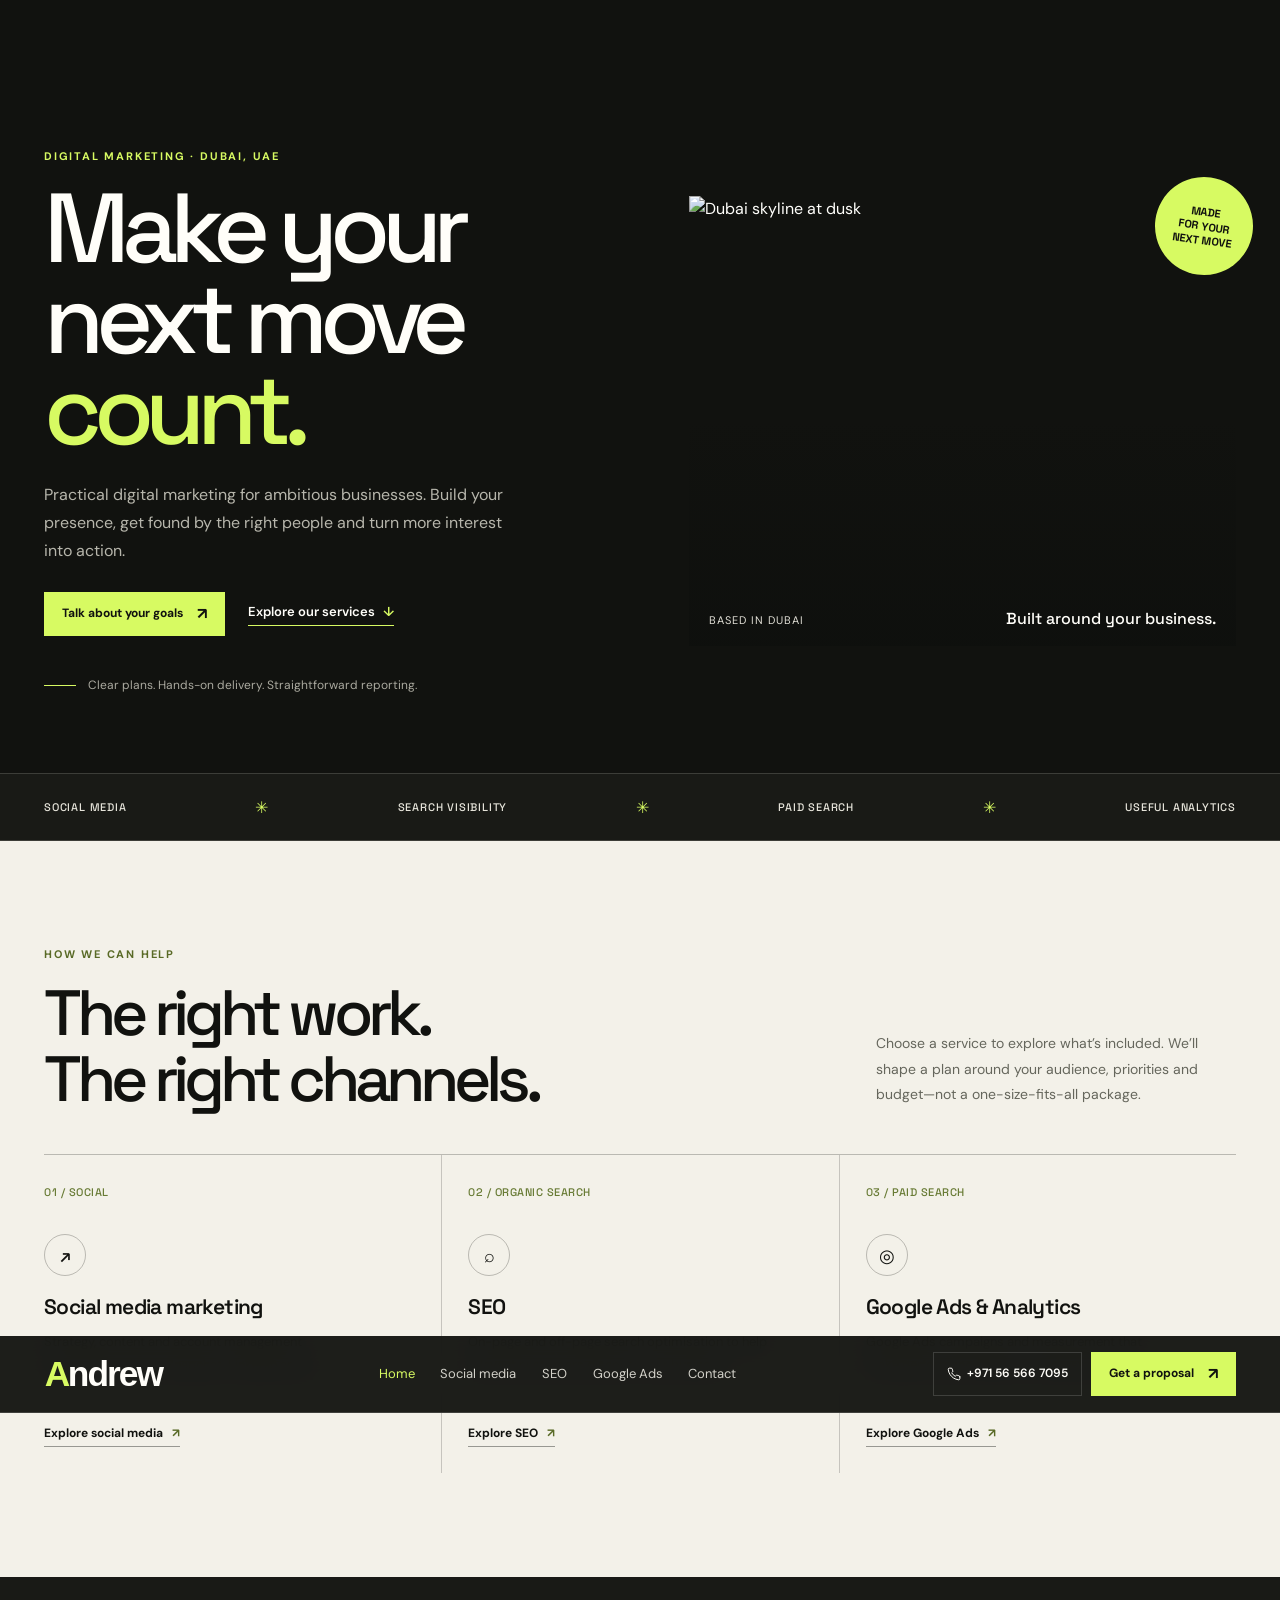
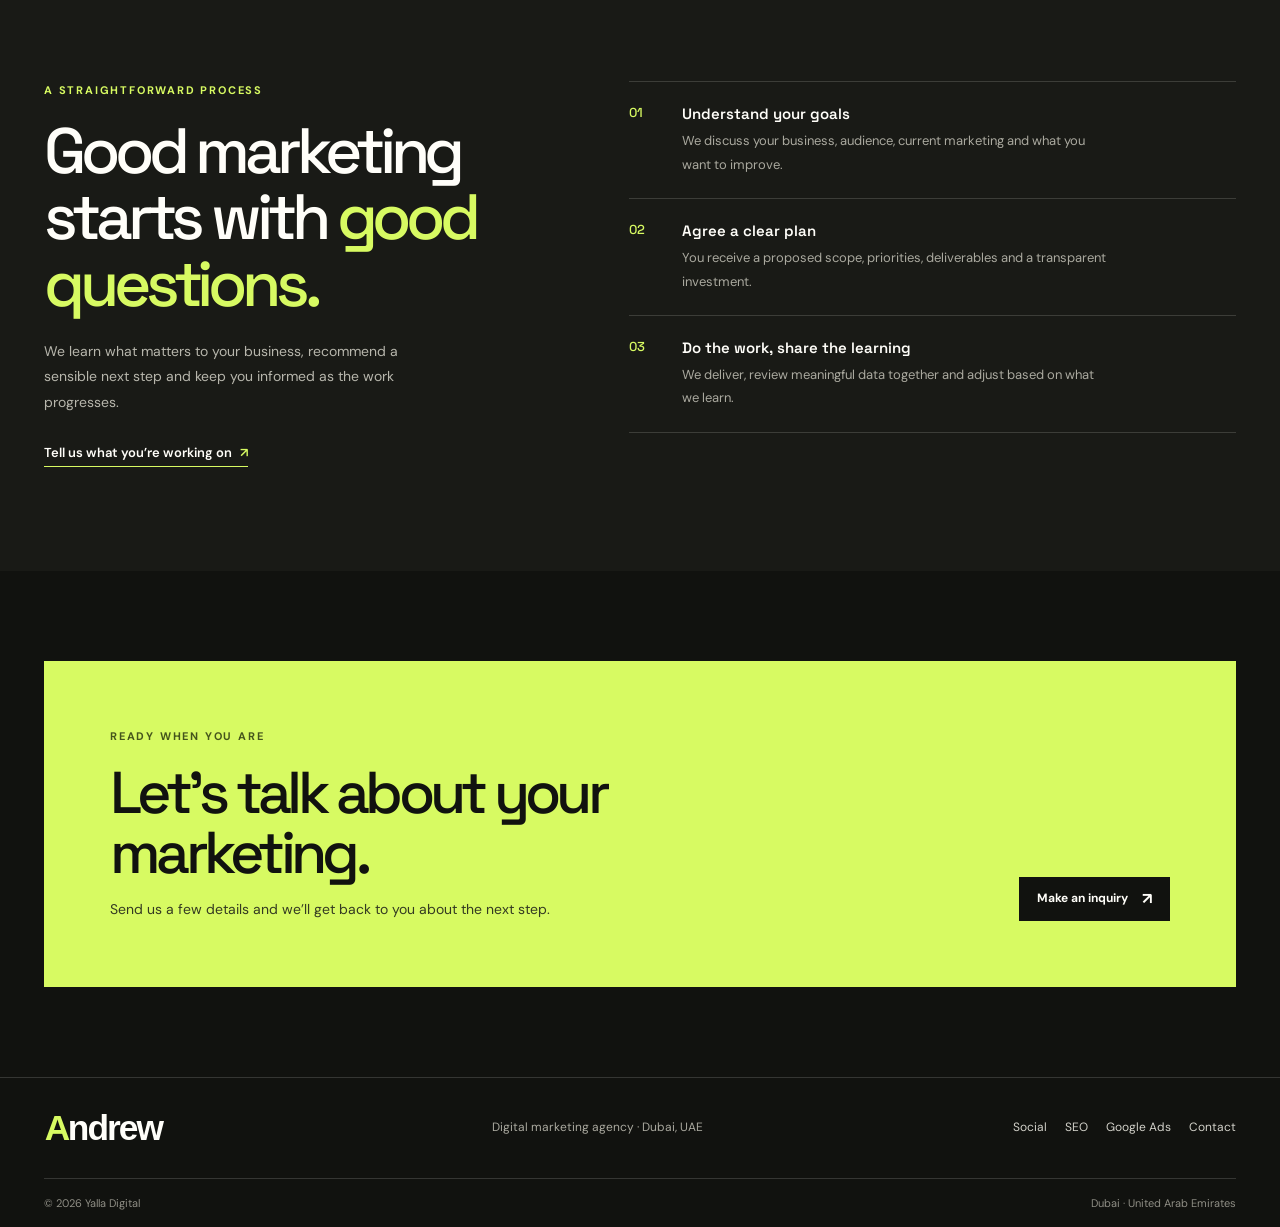
==== commit 4455e236: "Replace AM logo with Andrew wordmark Co-authored-by: Copilot <223556219+Copilot@users.noreply.github" ====
--- a/about.html
+++ b/about.html
@@ -3,7 +3,7 @@
 <head>
   <meta charset="utf-8">
   <meta name="viewport" content="width=device-width, initial-scale=1">
-  <link rel="icon" type="image/svg+xml" href="am-logo.svg">
+  <link rel="icon" type="image/svg+xml" href="andrew-logo.svg">
   <meta http-equiv="refresh" content="0; url=index.html#approach">
   <title>Our approach | Yalla Digital</title>
 </head>
